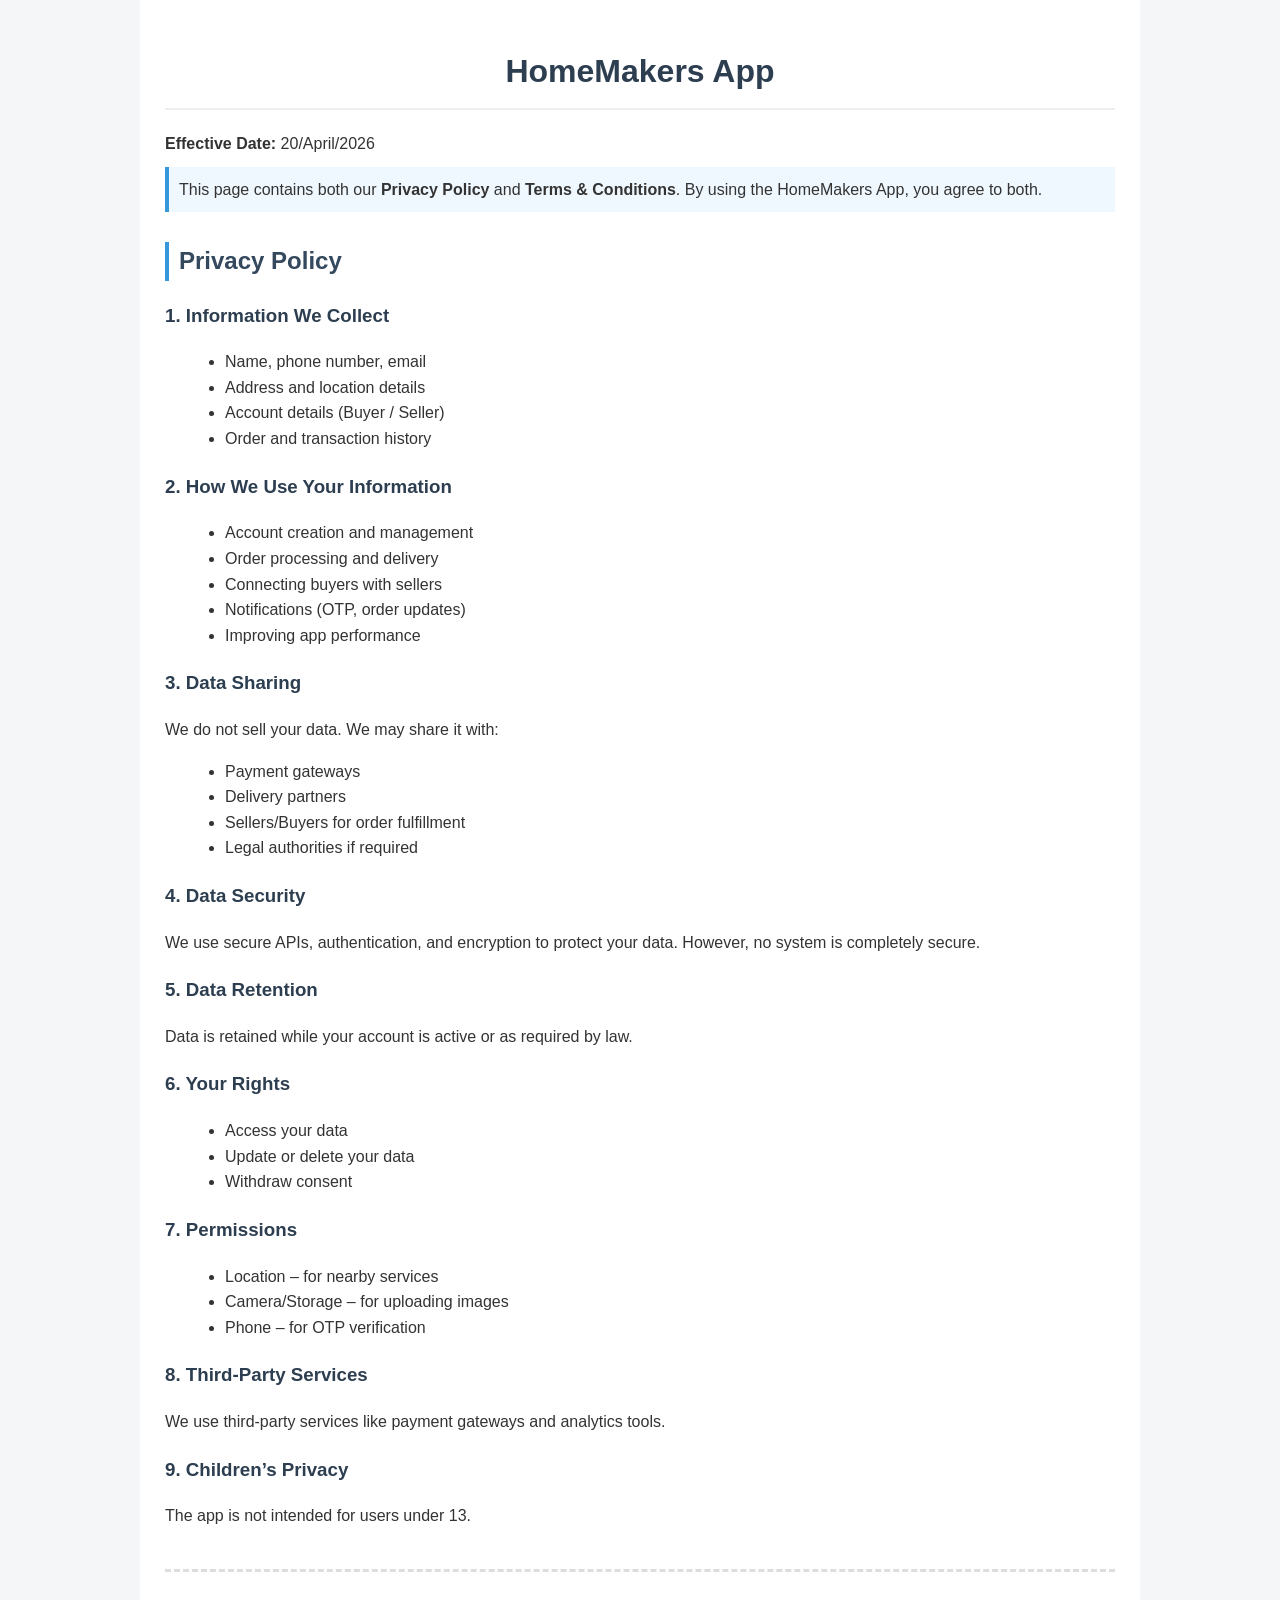
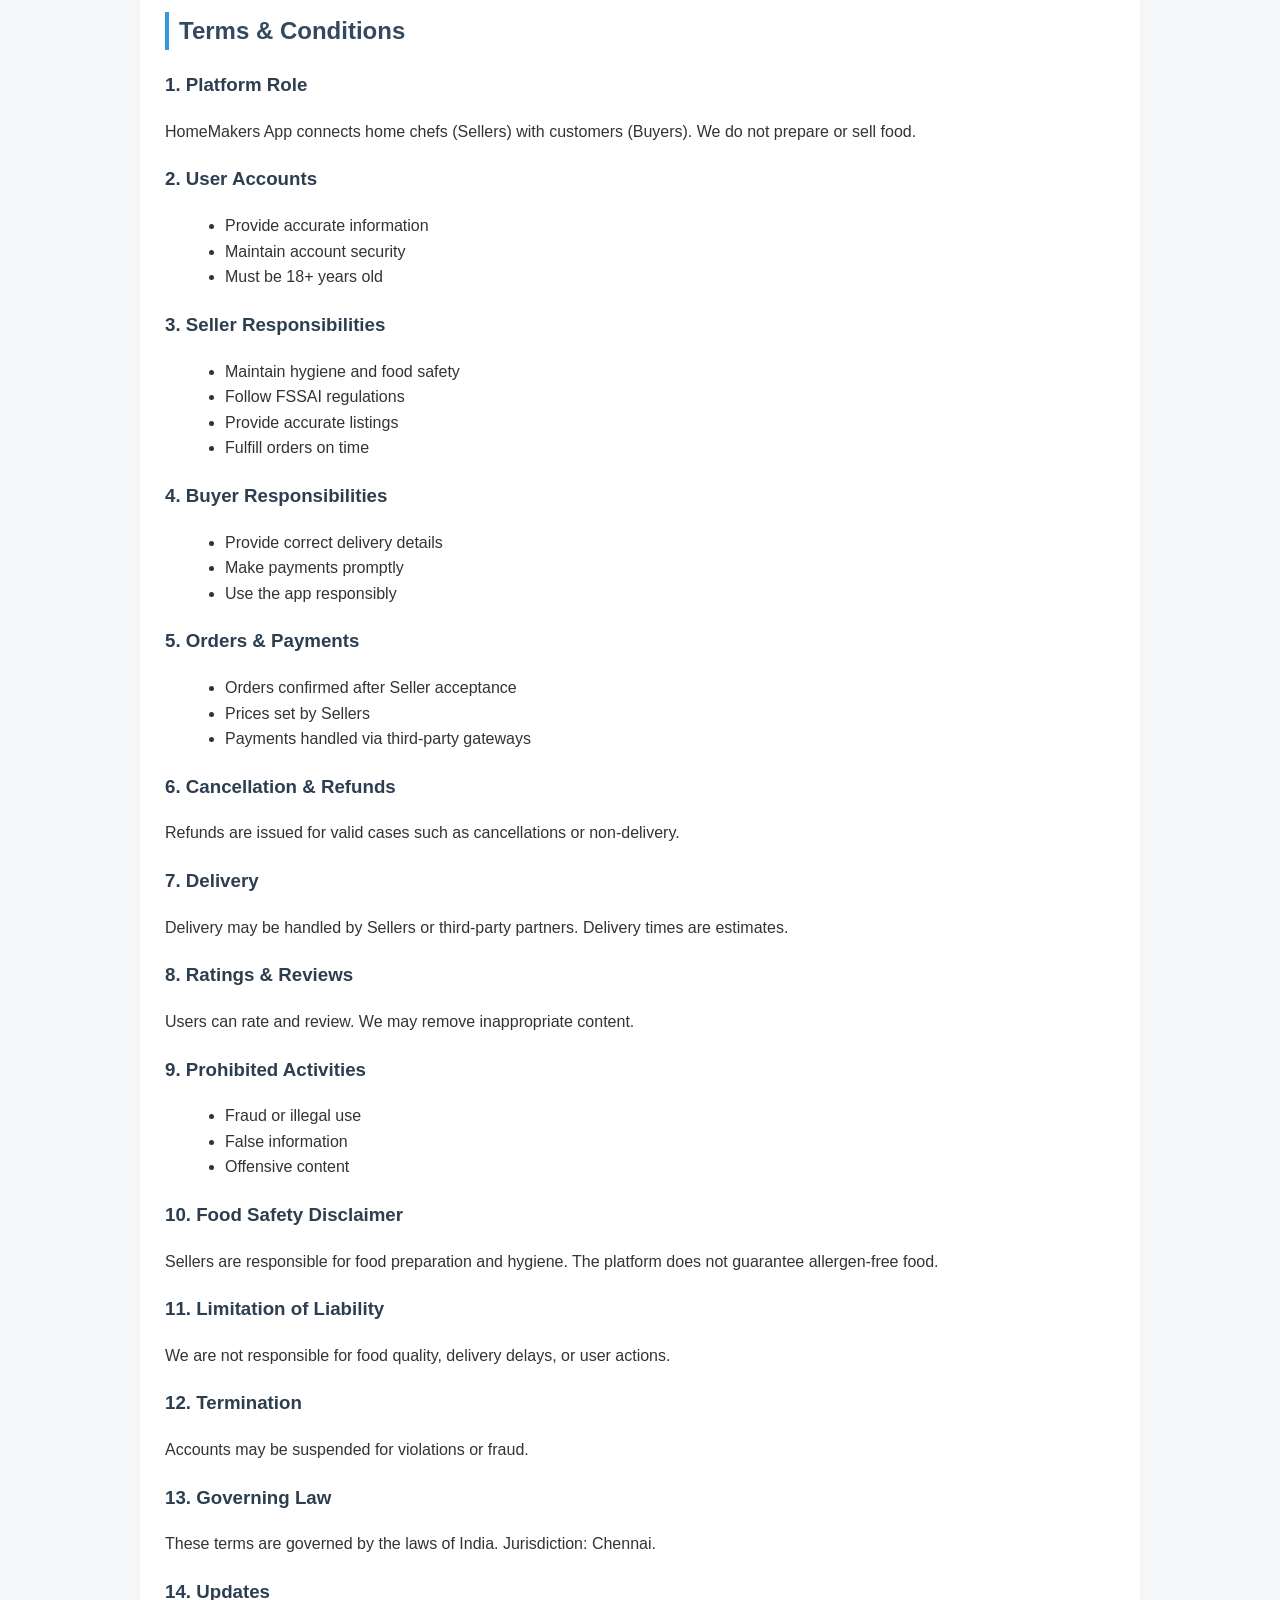
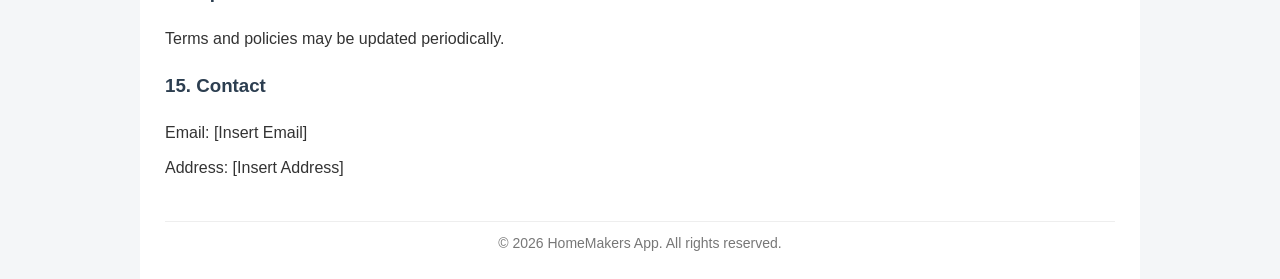
==== privacy_policy.html @ d3869b83 "Added privacy policy" ====
<!DOCTYPE html>
<html lang="en">
<head>
    <meta charset="UTF-8" />
    <meta name="viewport" content="width=device-width, initial-scale=1.0"/>
    <title>HomeMakers App - Legal (Privacy Policy & Terms)</title>

    <style>
        body {
            font-family: Arial, sans-serif;
            margin: 0;
            background: #f4f6f8;
            color: #333;
            line-height: 1.6;
        }
        .container {
            max-width: 950px;
            margin: auto;
            background: #fff;
            padding: 25px;
        }
        h1 {
            text-align: center;
            color: #2c3e50;
            border-bottom: 2px solid #eee;
            padding-bottom: 10px;
        }
        h2 {
            margin-top: 30px;
            color: #34495e;
            border-left: 4px solid #3498db;
            padding-left: 10px;
        }
        h3 {
            margin-top: 20px;
            color: #2c3e50;
        }
        p {
            margin: 10px 0;
        }
        ul {
            margin-left: 20px;
        }
        .section {
            margin-top: 25px;
        }
        .divider {
            margin: 40px 0;
            border-top: 3px dashed #ddd;
        }
        .footer {
            margin-top: 40px;
            font-size: 14px;
            color: #777;
            border-top: 1px solid #eee;
            padding-top: 10px;
            text-align: center;
        }
        .highlight {
            background: #f0f8ff;
            padding: 10px;
            border-left: 4px solid #3498db;
        }
    </style>
</head>

<body>
<div class="container">

    <h1>HomeMakers App</h1>
    <p><strong>Effective Date:</strong> 20/April/2026</p>

    <div class="highlight">
        This page contains both our <strong>Privacy Policy</strong> and <strong>Terms & Conditions</strong>.
        By using the HomeMakers App, you agree to both.
    </div>

    <!-- ================= PRIVACY POLICY ================= -->
    <div class="section">
        <h2>Privacy Policy</h2>

        <h3>1. Information We Collect</h3>
        <ul>
            <li>Name, phone number, email</li>
            <li>Address and location details</li>
            <li>Account details (Buyer / Seller)</li>
            <li>Order and transaction history</li>
        </ul>

        <h3>2. How We Use Your Information</h3>
        <ul>
            <li>Account creation and management</li>
            <li>Order processing and delivery</li>
            <li>Connecting buyers with sellers</li>
            <li>Notifications (OTP, order updates)</li>
            <li>Improving app performance</li>
        </ul>

        <h3>3. Data Sharing</h3>
        <p>We do not sell your data. We may share it with:</p>
        <ul>
            <li>Payment gateways</li>
            <li>Delivery partners</li>
            <li>Sellers/Buyers for order fulfillment</li>
            <li>Legal authorities if required</li>
        </ul>

        <h3>4. Data Security</h3>
        <p>
            We use secure APIs, authentication, and encryption to protect your data.
            However, no system is completely secure.
        </p>

        <h3>5. Data Retention</h3>
        <p>
            Data is retained while your account is active or as required by law.
        </p>

        <h3>6. Your Rights</h3>
        <ul>
            <li>Access your data</li>
            <li>Update or delete your data</li>
            <li>Withdraw consent</li>
        </ul>

        <h3>7. Permissions</h3>
        <ul>
            <li>Location – for nearby services</li>
            <li>Camera/Storage – for uploading images</li>
            <li>Phone – for OTP verification</li>
        </ul>

        <h3>8. Third-Party Services</h3>
        <p>
            We use third-party services like payment gateways and analytics tools.
        </p>

        <h3>9. Children’s Privacy</h3>
        <p>
            The app is not intended for users under 13.
        </p>
    </div>

    <div class="divider"></div>

    <!-- ================= TERMS & CONDITIONS ================= -->
    <div class="section">
        <h2>Terms & Conditions</h2>

        <h3>1. Platform Role</h3>
        <p>
            HomeMakers App connects home chefs (Sellers) with customers (Buyers).
            We do not prepare or sell food.
        </p>

        <h3>2. User Accounts</h3>
        <ul>
            <li>Provide accurate information</li>
            <li>Maintain account security</li>
            <li>Must be 18+ years old</li>
        </ul>

        <h3>3. Seller Responsibilities</h3>
        <ul>
            <li>Maintain hygiene and food safety</li>
            <li>Follow FSSAI regulations</li>
            <li>Provide accurate listings</li>
            <li>Fulfill orders on time</li>
        </ul>

        <h3>4. Buyer Responsibilities</h3>
        <ul>
            <li>Provide correct delivery details</li>
            <li>Make payments promptly</li>
            <li>Use the app responsibly</li>
        </ul>

        <h3>5. Orders & Payments</h3>
        <ul>
            <li>Orders confirmed after Seller acceptance</li>
            <li>Prices set by Sellers</li>
            <li>Payments handled via third-party gateways</li>
        </ul>

        <h3>6. Cancellation & Refunds</h3>
        <p>
            Refunds are issued for valid cases such as cancellations or non-delivery.
        </p>

        <h3>7. Delivery</h3>
        <p>
            Delivery may be handled by Sellers or third-party partners.
            Delivery times are estimates.
        </p>

        <h3>8. Ratings & Reviews</h3>
        <p>
            Users can rate and review. We may remove inappropriate content.
        </p>

        <h3>9. Prohibited Activities</h3>
        <ul>
            <li>Fraud or illegal use</li>
            <li>False information</li>
            <li>Offensive content</li>
        </ul>

        <h3>10. Food Safety Disclaimer</h3>
        <p>
            Sellers are responsible for food preparation and hygiene.
            The platform does not guarantee allergen-free food.
        </p>

        <h3>11. Limitation of Liability</h3>
        <p>
            We are not responsible for food quality, delivery delays, or user actions.
        </p>

        <h3>12. Termination</h3>
        <p>
            Accounts may be suspended for violations or fraud.
        </p>

        <h3>13. Governing Law</h3>
        <p>
            These terms are governed by the laws of India. Jurisdiction: Chennai.
        </p>

        <h3>14. Updates</h3>
        <p>
            Terms and policies may be updated periodically.
        </p>

        <h3>15. Contact</h3>
        <p>Email: [Insert Email]</p>
        <p>Address: [Insert Address]</p>
    </div>

    <div class="footer">
        © 2026 HomeMakers App. All rights reserved.
    </div>

</div>
</body>
</html>
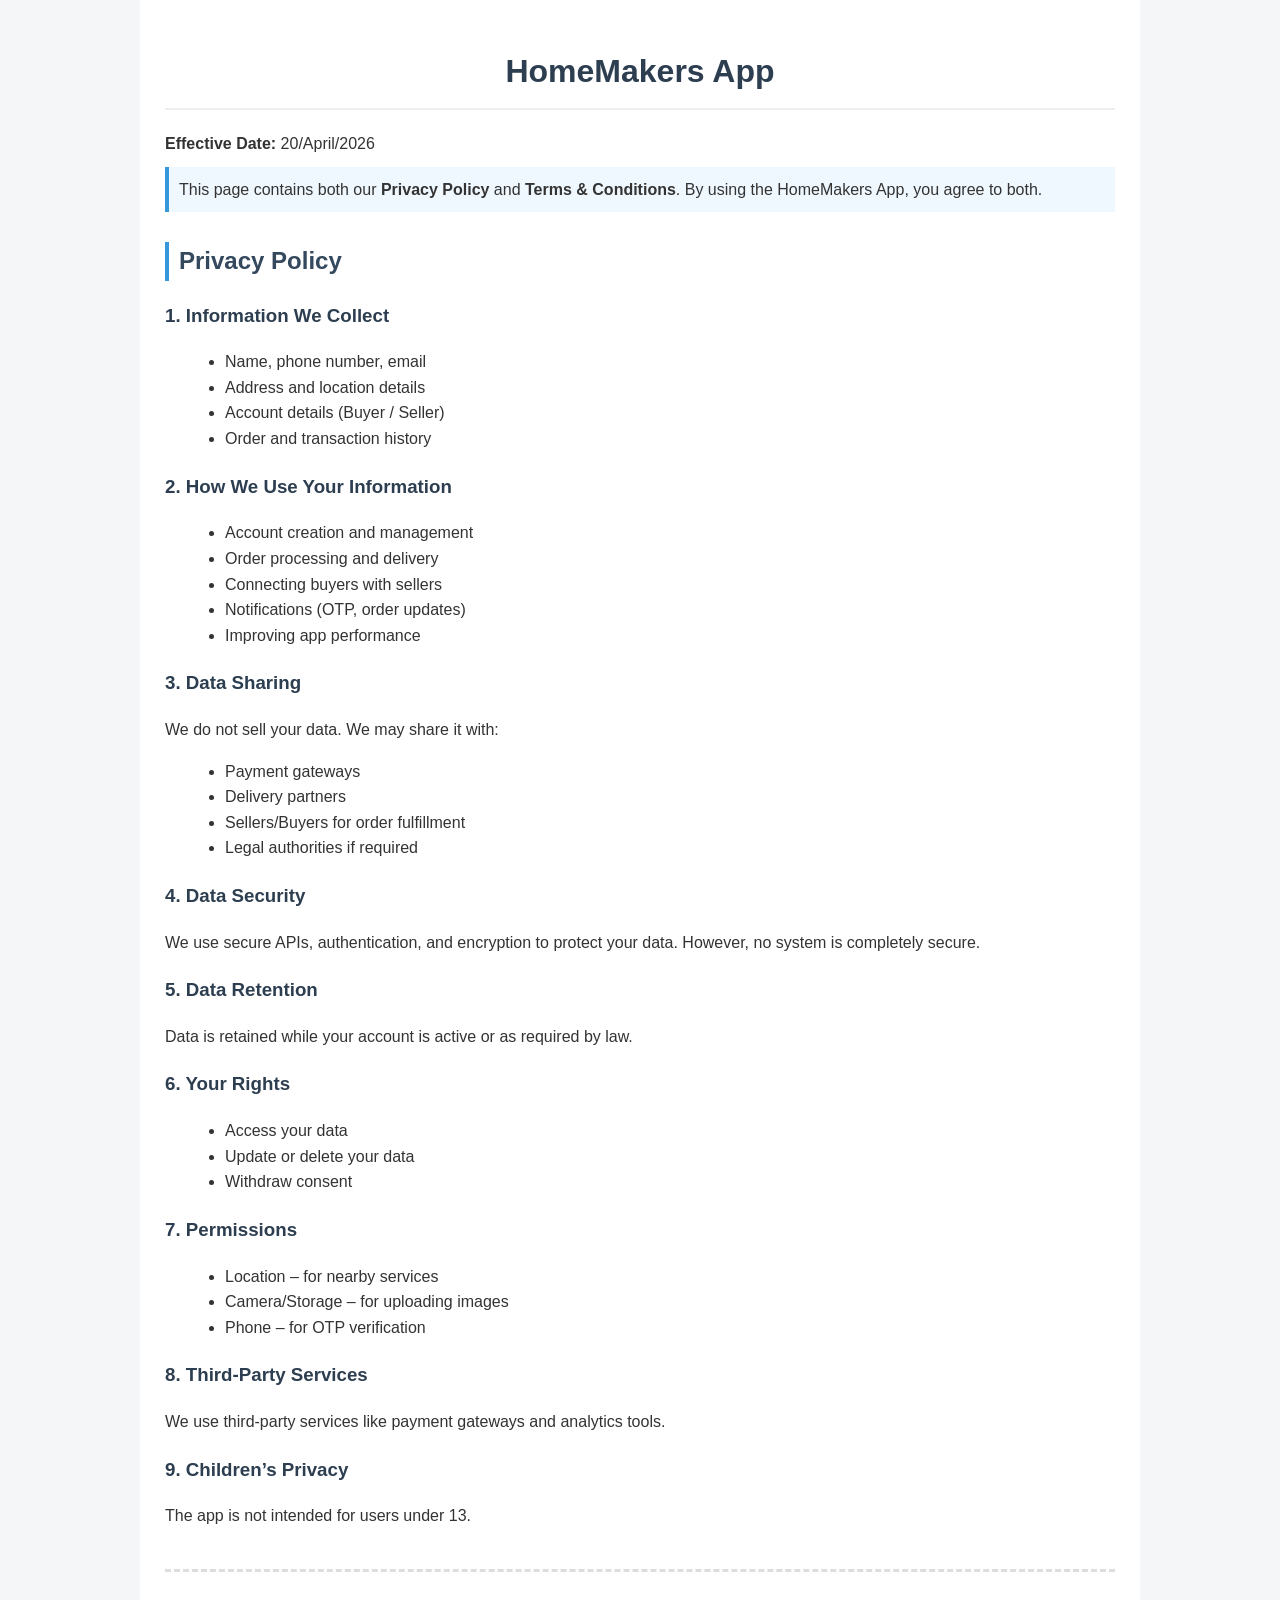
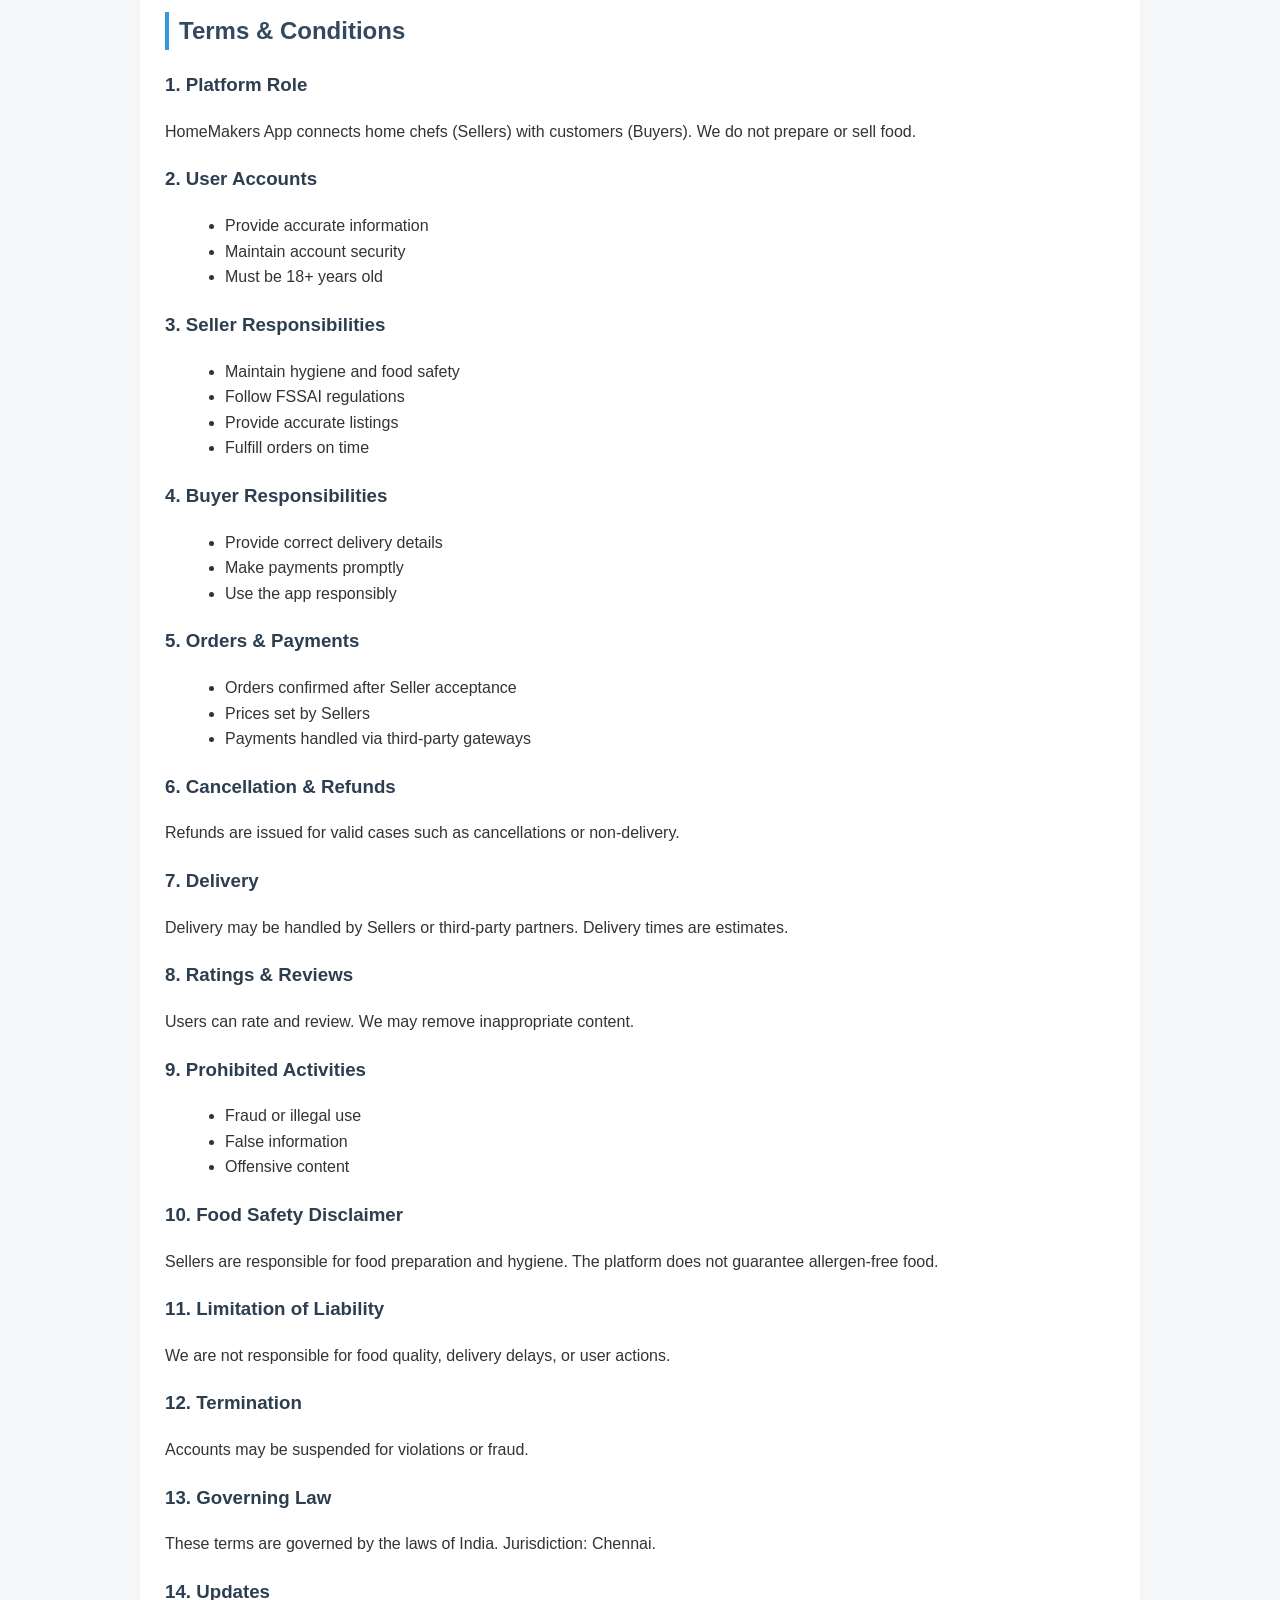
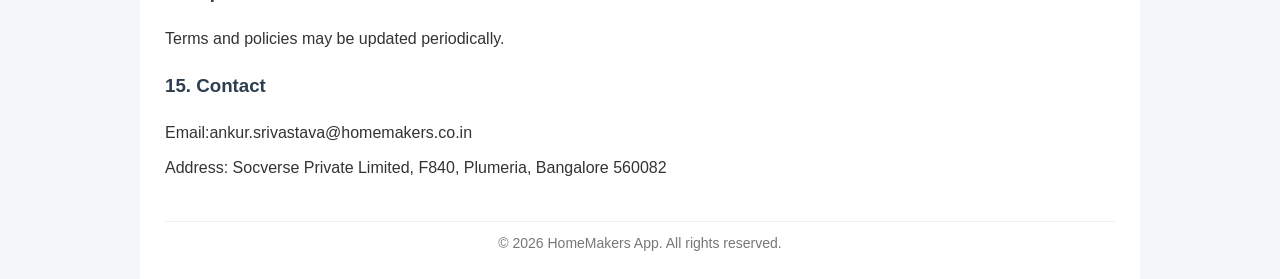
==== commit b312147a: "Added privacy policy" ====
--- a/privacy_policy.html
+++ b/privacy_policy.html
@@ -232,8 +232,8 @@
         </p>
 
         <h3>15. Contact</h3>
-        <p>Email: [Insert Email]</p>
-        <p>Address: [Insert Address]</p>
+        <p>Email:ankur.srivastava@homemakers.co.in</p>
+        <p>Address: Socverse Private Limited, F840, Plumeria, Bangalore 560082</p>
     </div>
 
     <div class="footer">
